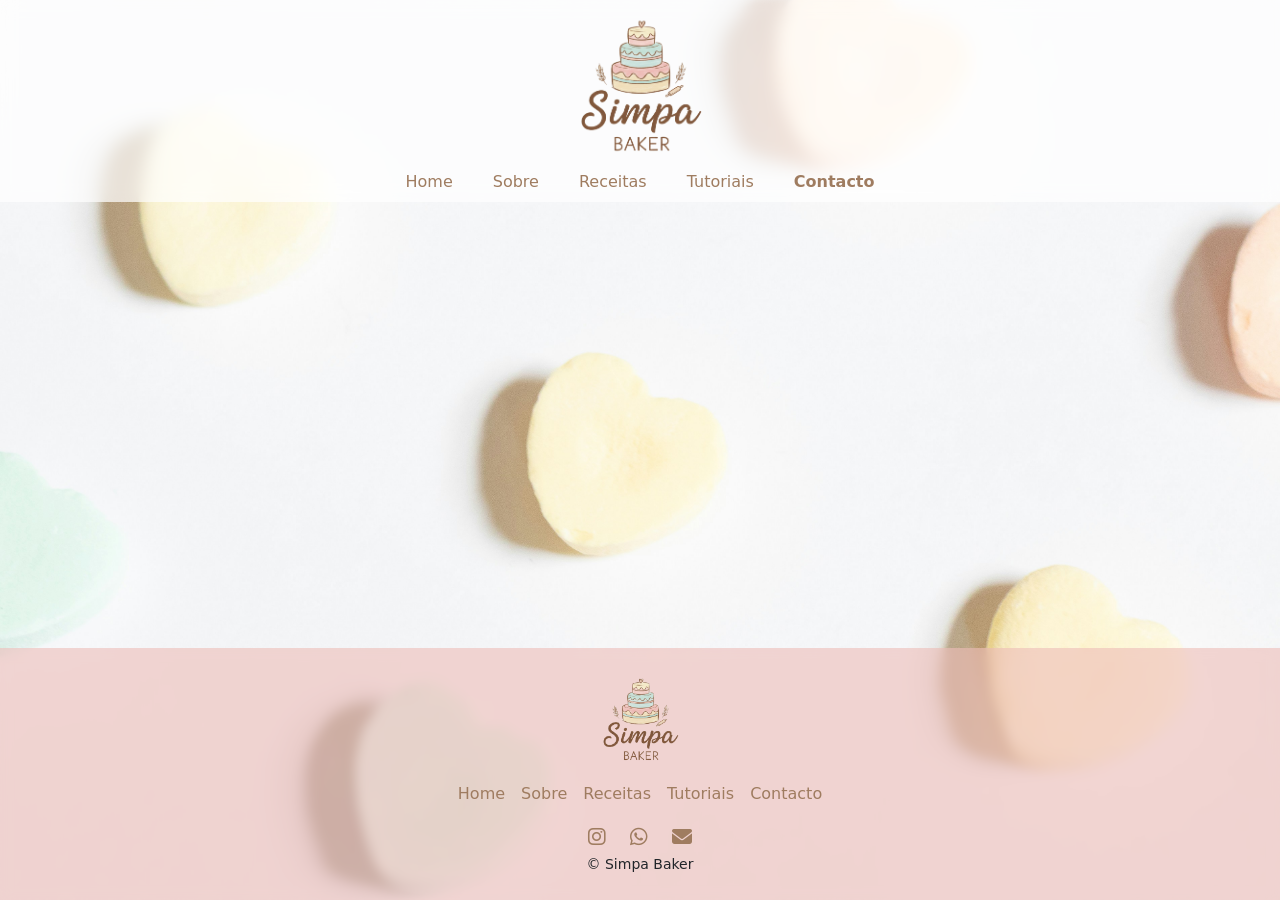
==== Pages/contactos.html @ 30cced15 "html e css das paginas index, sobre e receitas" ====
<!doctype html>
<html lang="en">

<head>
    <meta charset="UTF-8" />
    <meta name="viewport" content="width=device-width, initial-scale=1.0" />
    <title>Simpa Baker</title>

    <!-- FAVICON -->
    <link rel="icon" type="image/x-icon" href="../Assets/Imagens/Icones/favicon.png">

    <!-- BOOTSTRAP -->
    <link href="https://cdn.jsdelivr.net/npm/bootstrap@5.3.8/dist/css/bootstrap.min.css" rel="stylesheet"
        integrity="sha384-sRIl4kxILFvY47J16cr9ZwB07vP4J8+LH7qKQnuqkuIAvNWLzeN8tE5YBujZqJLB" crossorigin="anonymous">

    <!-- FONT AWESOME -->
    <link rel="stylesheet" href="https://cdnjs.cloudflare.com/ajax/libs/font-awesome/6.5.0/css/all.min.css">


    <!-- GOOGLE FONTS -->

    <!-- BOOTSTRAP ICONS -->

    <!-- MEU CSS -->
    <link rel="stylesheet" href="../Assets/CSS/style.css">

</head>

<body class="d-flex flex-column min-vh-100">
    <header class="text-center sticky-top">

        <!-- Logo com espaçamento em cima e em baixo / Limitador de tamanho-->
        <a href="index.html">
            <img class="img-fluid" style="max-width: 160px;" src="../Assets/Imagens/Icones/logo_simpa.png"
                alt="Simpa Baker logo">
        </a>

        <!-- NAVBAR -->
        <nav class="navbar navbar-expand-lg" data-bs-theme="light">
            <div class="container">

                <button class="navbar-toggler" type="button" data-bs-toggle="collapse" data-bs-target="#menu">
                    <span class="navbar-toggler-icon"></span>
                </button>

                <div class="collapse navbar-collapse justify-content-center" id="menu">

                    <ul class="navbar-nav gap-4">

                        <li class="nav-item">
                            <a class="nav-link" href="index.html">Home</a>
                        </li>
                        <li class="nav-item">
                            <a class="nav-link" href="sobre_nos.html">Sobre</a>
                        </li>
                        <li class="nav-item">
                            <a class="nav-link" href="receitas.html">Receitas</a>
                        </li>
                        <li class="nav-item">
                            <a class="nav-link" href="videos.html">Tutoriais</a>
                        </li>
                        <li class="nav-item">
                            <a class="nav-link active" href="contactos.html">Contacto</a>
                        </li>

                    </ul>
                </div>

            </div>
        </nav>

    </header>

    <main>





    </main>

    <footer class="footer mt-auto py-4">
        <div class="container text-center">


            <!-- LOGO -->
            <img src="../Assets/Imagens/Icones/logo_simpa.png" alt="Simpa Baker logo" style="max-width: 100px;">

            <!-- lINKS -->
            <div class="d-flex justify-content-center gap-3 mb-2">
                <a href="index.html" class="footer-link">Home</a>
                <a href="sobre_nos.html" class="footer-link">Sobre</a>
                <a href="receitas.html" class="footer-link">Receitas</a>
                <a href="videos.html" class="footer-link">Tutoriais</a>
                <a href="contactos.html" class="footer-link">Contacto</a>
            </div>

            <div class="d-flex justify-content-center gap-4 mt-3">
                <a href="https://instagram.com/simpa.baker" target="_blank" class="footer-icon"><i class="fa-brands fa-instagram"></i></a>
                <a href="https://wa.me/351937646633" target="_blank" class="footer-icon"><i class="fa-brands fa-whatsapp"></i></a>
                <a href="mailto:jessica_amorim@hotmail.com" class="footer-icon"><i class="fa-solid fa-envelope"></i></a>
            </div>

            <!-- COPYRIGHT -->
            <div class="col-12 col-md-12">
                <small>&copy; Simpa Baker</small>
            </div>

        </div>
    </footer>

    <!-- BOOTSTRAP JS -->
    <script src="https://cdn.jsdelivr.net/npm/bootstrap@5.3.8/dist/js/bootstrap.bundle.min.js"
        integrity="sha384-FKyoEForCGlyvwx9Hj09JcYn3nv7wiPVlz7YYwJrWVcXK/BmnVDxM+D2scQbITxI"
        crossorigin="anonymous"></script>

    <!-- MEU JS -->
    <script src="../Assets/JS/main.js"></script>
</body>

</html>
---- Assets/CSS/style.css ----
/* ===== GLOBAL ===== */

:root {
  --rosa: rgb(237, 188, 183);
  --verde: #c5dfd6;
  --creme: #f5efe0;
  --marrom: #9f7c60;
}

html {
  overflow-y: scroll;
}

body {
  background-image: url("../Imagens/background/fundo_coracoes.jpg");
  background-size: cover; /* cobre toda a tela */
  background-position: center; /* centraliza */
  background-repeat: no-repeat; /* não repete */
  background-attachment: fixed; /* efeito bonito */
  overflow-y: scroll;
}

header {
  padding-top: 10px;
  padding-bottom: 0;

  position: sticky;
  top: 0;
  z-index: 1000;

  background-color: rgba(255, 255, 255, 0.7);
  backdrop-filter: blur(8px);

  transition: all 0.3s ease;
}

header img {
  height: 80px;
  object-fit: contain;
}

.navbar {
  background-color: transparent;
  padding-top: 0 !important;
  padding-bottom: 0 !important;
}

.navbar .nav-link {
  color: var(--marrom);
  transition: 0.3s;
}

.navbar .nav-link:hover {
  color: #7a5a40; /* um tom mais escuro */
}

.navbar .nav-link.active {
  color: var(--marrom);
  font-weight: 600;
}

.btn-custom {
  background-color: var(--rosa);
  border: none;
  color: rgb(100, 67, 67);
  font-weight: 500;
  padding: 10px 20px;
  border-radius: 8px;
}

.btn-custom:hover {
  background-color: var(--marrom);
}

main {
  margin-top: 10px;
}

/* Banner principal grande */
.hero {
  color: #fff8f5;
  height: 400px;
  background-image: url("../Imagens/Cards/cupcakes.jpg");
  background-size: cover;
  background-position: center;
  position: relative;
  border-radius: 12px;
  overflow: hidden;
}

.hero h1,
.hero p {
  text-shadow: 2px 2px 8px rgba(0, 0, 0, 0.5);
}

/* camada escura para melhorar leitura */
.hero::before {
  content: "";
  position: absolute;
  inset: 0;
  background: rgba(80, 50, 30, 0.4);
}

/* garante que o texto fique por cima */
.hero .container {
  position: relative;
  z-index: 2;
}


/* ===== INDEX ===== */

.categoria {
  padding: 20px;
  border-radius: 12px;
  background-color: rgba(255, 255, 255, 0.6);
  backdrop-filter: blur(5px);
  transition: 0.3s;
}

.categoria i {
  font-size: 30px;
  color: var(--marrom);
  margin-bottom: 10px;
}

.categoria p {
  margin: 0;
  color: var(--marrom);
  font-weight: 500;
}

.categoria:hover {
  transform: translateY(-5px);
  background-color: rgba(255, 255, 255, 0.8);
}

.footer {
  background-color: rgba(237, 188, 183, 0.6);
  backdrop-filter: blur(6px);
}

.footer img {
  margin-bottom: 15px;
}

.footer-link {
  text-decoration: none;
  color: var(--marrom);
  font-weight: 500;
}

.footer-link:hover {
  color: var(--marrom);
}

.footer-icon {
  color: var(--marrom);
  font-size: 20px;
  transition: 0.3s;
}

.footer-icon:hover {
  color: #000;
  transform: scale(1.2);
}

/* ===== SOBRE ===== */

/* HERO */

.sobre-hero {
  display: grid;
  grid-template-columns: 1fr 1fr;
  gap: 4rem;
  align-items: center;
  max-width: 1100px;
  margin: 4rem auto;
  padding: 0 2rem;
}

.sobre-hero img {
  width: 100%;
  border-radius: 20px 60px 20px 60px;
  object-fit: cover;
  height: 480px;
}

.sobre-texto h1 {
  font-size: 2.5rem;
  margin-bottom: 1.5rem;
}

.sobre-texto h1 em {
  color: var(--rosa);
}

.sobre-texto p {
  color: var(--marrom);
  line-height: 1.7;
  margin-bottom: 1rem;
}

/* BOTÃO */
.btn-simpa {
  background-color: var(--marrom);
  color: white;
  border: none;
  padding: 10px 25px;
  border-radius: 30px;
  transition: 0.3s;
}

.btn-simpa:hover {
  background-color: #7a5a40;
  transform: translateY(-2px);
}

/* VALORES */
.valores {
  background-color: var(--creme);
  padding: 5rem 2rem;
  text-align: center;
}

.valores-grid {
  display: grid;
  grid-template-columns: repeat(3, 1fr);
  gap: 2rem;
  max-width: 900px;
  margin: 3rem auto 0;
}

.valor-card {
  background: white;
  border-radius: 20px;
  padding: 2rem;
  transition: 0.3s;
}

.valor-card:hover {
  transform: translateY(-5px);
}

.valor-icon {
  width: 60px;
  height: 60px;
  background-color: var(--rosa);
  border-radius: 50%;
  display: flex;
  align-items: center;
  justify-content: center;
  margin: 0 auto 1rem;
  color: var(--marrom);
}

/* RESPONSIVO */
@media (max-width: 768px) {
  .sobre-hero {
    grid-template-columns: 1fr;
    margin-top: 40px;
    background-color: rgba(255, 255, 255, 0.6);
    border-radius: 12px;
    padding: 2rem;
  }

  .valores-grid {
    grid-template-columns: 1fr;
  }
}

.divider {
  width: 60px;
  height: 3px;
  background-color: var(--rosa);
  margin: 10px auto 30px;
}

/*  NÚMEROS  */

.numeros {
  background-color: rgba(197, 223, 214, 0.6);
  padding: 4rem 2rem;
  text-align: center;
  margin-top: 4rem;
}

.numeros-grid {
  display: grid;
  grid-template-columns: repeat(4, 1fr);
  max-width: 900px;
  margin: 0 auto;
  gap: 2rem;
}

.numero-item h3 {
  font-size: 2.5rem;
  color: var(--marrom);
  margin-bottom: 0.3rem;
}

.numero-item p {
  font-size: 0.9rem;
  color: var(--marrom);
}

/*  EQUIPA  */

.equipa {
  text-align: center;
  padding: 4rem 0;
}

.equipa-grid {
  display: grid;
  grid-template-columns: repeat(2, 200px);
  justify-content: center;
  gap: 2rem;
  margin-top: 2rem;
}

.membro img {
  width: 140px;
  height: 140px;
  border-radius: 50%;
  object-fit: cover;
  border: 4px solid var(--rosa);
  margin-bottom: 1rem;
}

.membro h3 {
  font-size: 1.1rem;
  margin-bottom: 0.3rem;
}

.membro span {
  font-size: 0.85rem;
  color: var(--marrom);
}


/*  ==== RECEITAS =====  */

/*  PESQUISA  */

.form-control {
  border: 1px solid rgba(159, 124, 96, 0.25);
  border-radius: 8px;
  background-color: rgba(255, 255, 255, 0.8);
}

.form-control:hover {
  border: 1px solid var(--rosa);
}

.form-control:focus {
  border: 1px solid var(--rosa);
  box-shadow: 0 0 0 0.2rem rgba(237, 188, 183, 0.3);
}

/*  CARDS  */

.card {
  border: none;
  border-radius: 12px;
  overflow: hidden;
  transition: 0.3s;
}

.card img {
  height: 200px;
  object-fit: cover;
}

.card-body {
  background-color: rgba(255, 255, 255, 0.7);
  backdrop-filter: blur(5px);
}

.card-title {
  color: var(--marrom);
}

.card-text {
  color: var(--marrom);
  font-size: 0.9rem;
}

.card:hover {
  transform: translateY(-5px) scale(1.02);
  box-shadow: 0 10px 20px rgba(237, 188, 183, 0.25);
  transition: 0.3s;
}
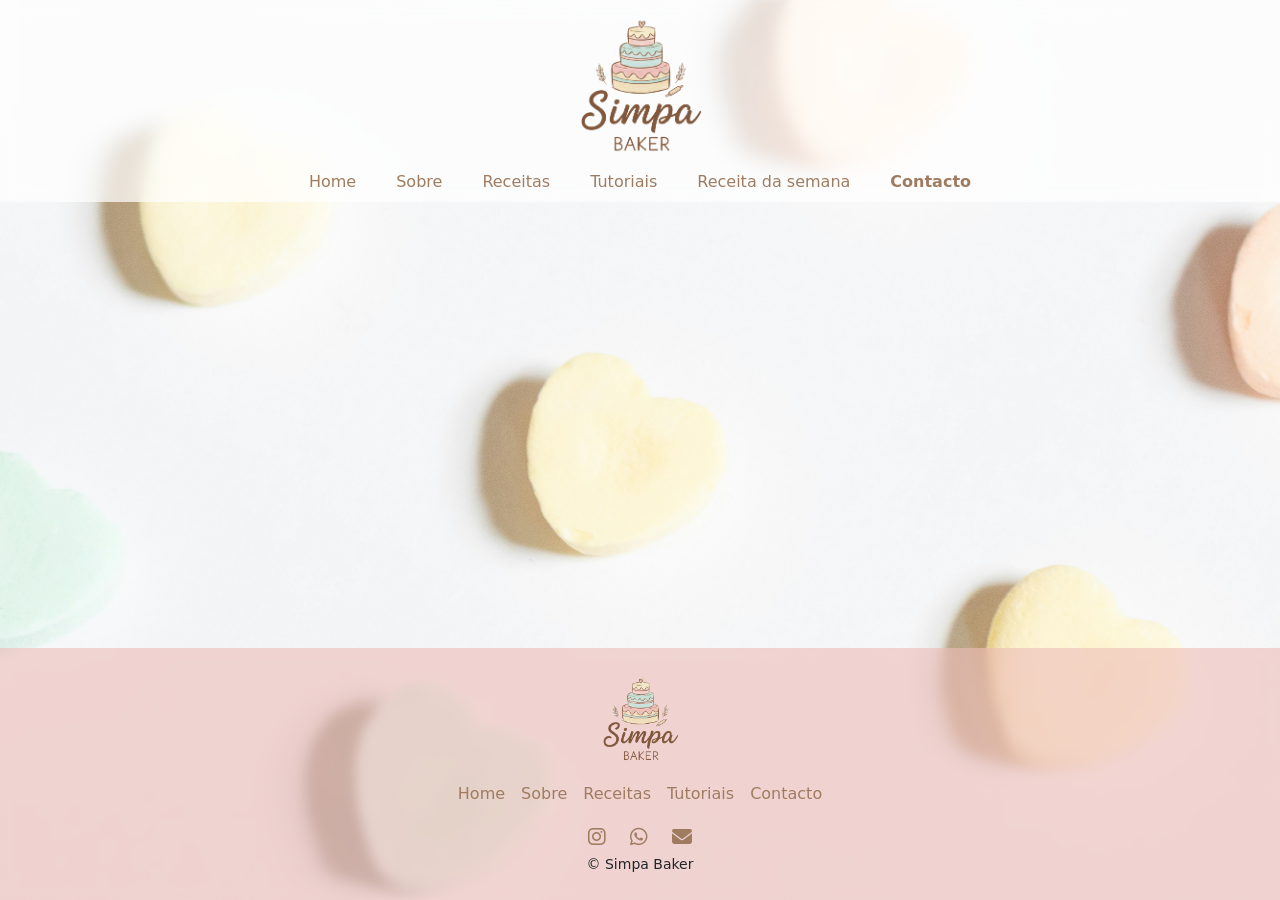
==== commit 52bcff32: "pagina receita da semana" ====
--- a/Pages/contactos.html
+++ b/Pages/contactos.html
@@ -58,10 +58,14 @@
                         </li>
                         <li class="nav-item">
                             <a class="nav-link" href="videos.html">Tutoriais</a>
+                        </li> 
+                        <li class="nav-item">
+                            <a class="nav-link" href="receita-da-semana.html">Receita da semana</a>
                         </li>
                         <li class="nav-item">
                             <a class="nav-link active" href="contactos.html">Contacto</a>
                         </li>
+                       
 
                     </ul>
                 </div>
@@ -96,8 +100,10 @@
             </div>
 
             <div class="d-flex justify-content-center gap-4 mt-3">
-                <a href="https://instagram.com/simpa.baker" target="_blank" class="footer-icon"><i class="fa-brands fa-instagram"></i></a>
-                <a href="https://wa.me/351937646633" target="_blank" class="footer-icon"><i class="fa-brands fa-whatsapp"></i></a>
+                <a href="https://instagram.com/simpa.baker" target="_blank" class="footer-icon"><i
+                        class="fa-brands fa-instagram"></i></a>
+                <a href="https://wa.me/351937646633" target="_blank" class="footer-icon"><i
+                        class="fa-brands fa-whatsapp"></i></a>
                 <a href="mailto:jessica_amorim@hotmail.com" class="footer-icon"><i class="fa-solid fa-envelope"></i></a>
             </div>
 
--- a/Assets/CSS/style.css
+++ b/Assets/CSS/style.css
@@ -16,7 +16,7 @@
   background-size: cover; /* cobre toda a tela */
   background-position: center; /* centraliza */
   background-repeat: no-repeat; /* não repete */
-  background-attachment: fixed; /* efeito bonito */
+  background-attachment: fixed; 
   overflow-y: scroll;
 }
 
@@ -389,5 +389,44 @@
 .card:hover {
   transform: translateY(-5px) scale(1.02);
   box-shadow: 0 10px 20px rgba(237, 188, 183, 0.25);
-  transition: 0.3s;
+}
+
+/*  BOTÕES  */
+
+.btn-simpa {
+  background-color: var(--rosa);
+  color: white;
+  border: none;
+  padding: 10px 25px;
+  border-radius: 30px;
+  transition: 0.3s;
+  text-decoration: none;
+}
+
+.btn-simpa:hover {
+  background-color: var(--marrom);
+  transform: translateY(-3px);
+  box-shadow: 0 8px 15px rgba(237, 188, 183, 0.3);
+}
+
+/* ==== RECEITA DA SEMANA ==== */
+
+/*  HERO  */
+
+.hero-receita {
+  background: url("../Imagens/Cards/cupcakes.jpg") center/cover no-repeat;
+  min-height: 300px;
+  position: relative;
+}
+
+.hero-receita::before {
+  content: "";
+  position: absolute;
+  inset: 0;
+  background: rgba(159, 124, 96, 0.6); /* teu marrom */
+}
+
+.hero-receita .container {
+  position: relative;
+  z-index: 1;
 }
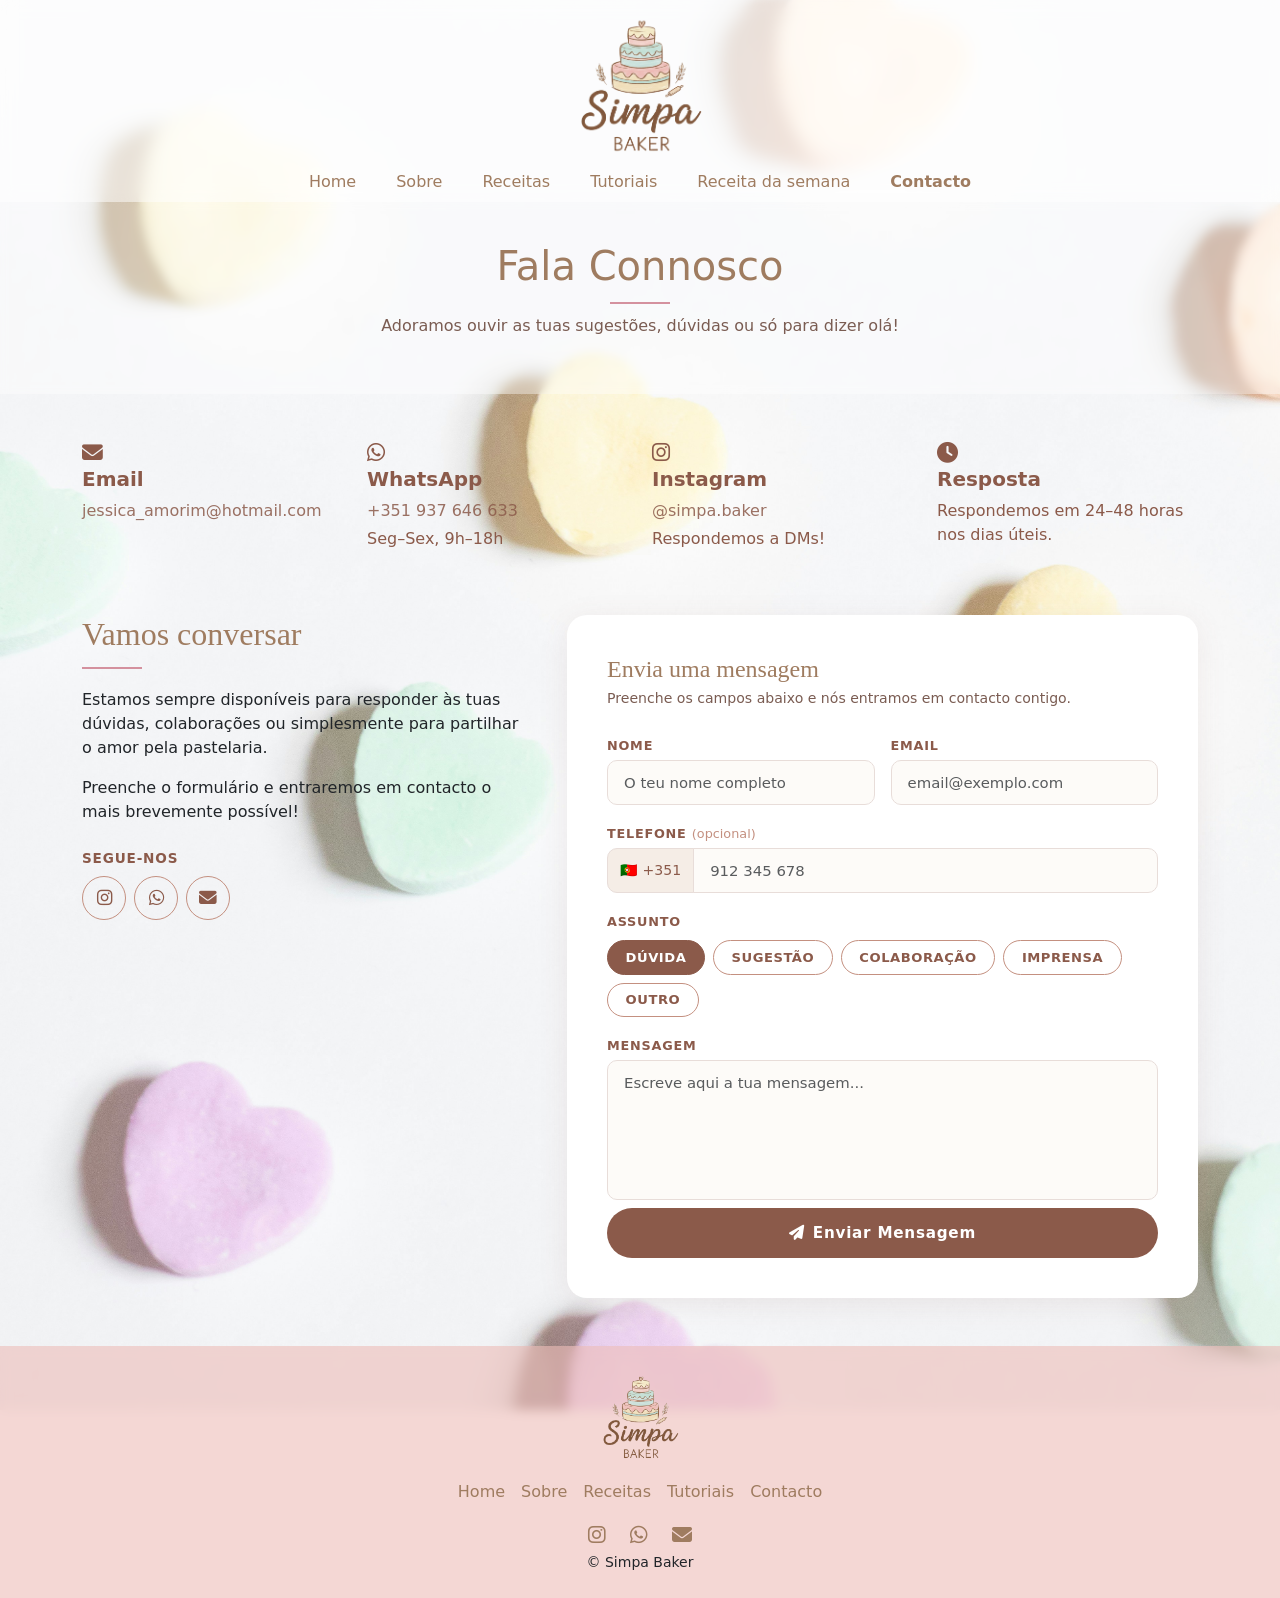
==== commit 9d877afa: "pagina contactos, funcoes JS e uniformizacao de estilizacao das paginas" ====
--- a/Pages/contactos.html
+++ b/Pages/contactos.html
@@ -16,10 +16,6 @@
     <!-- FONT AWESOME -->
     <link rel="stylesheet" href="https://cdnjs.cloudflare.com/ajax/libs/font-awesome/6.5.0/css/all.min.css">
 
-
-    <!-- GOOGLE FONTS -->
-
-    <!-- BOOTSTRAP ICONS -->
 
     <!-- MEU CSS -->
     <link rel="stylesheet" href="../Assets/CSS/style.css">
@@ -58,14 +54,14 @@
                         </li>
                         <li class="nav-item">
                             <a class="nav-link" href="videos.html">Tutoriais</a>
-                        </li> 
+                        </li>
                         <li class="nav-item">
                             <a class="nav-link" href="receita-da-semana.html">Receita da semana</a>
                         </li>
                         <li class="nav-item">
                             <a class="nav-link active" href="contactos.html">Contacto</a>
                         </li>
-                       
+
 
                     </ul>
                 </div>
@@ -75,13 +71,215 @@
 
     </header>
 
+
     <main>
-
-
-
-
-
+        <!-- HERO -->
+        <div class="page-hero">
+            <h1>
+                Fala Connosco
+            </h1>
+            <div class="divider"></div>
+            <p>Adoramos ouvir as tuas sugestões, dúvidas ou só para dizer olá!</p>
+        </div>
+
+        <!-- CARDS DE INFO -->
+        <div class="container my-5">
+            <div class="row g-4 justify-content-center">
+                <div class="col-6 col-md-3">
+                    <div class="info-card">
+                        <div class="info-icon"><i class="fa-solid fa-envelope"></i></div>
+                        <h5>Email</h5>
+                        <a href="mailto:jessica_amorim@hotmail.com">jessica_amorim@hotmail.com</a>
+                    </div>
+                </div>
+
+                <div class="col-6 col-md-3">
+                    <div class="info-card">
+                        <div class="info-icon"><i class="fa-brands fa-whatsapp"></i></div>
+                        <h5>WhatsApp</h5>
+                        <a href="https://wa.me/351937646633" target="_blank">+351 937 646 633</a>
+                        <p class="mt-1">Seg–Sex, 9h–18h</p>
+                    </div>
+                </div>
+
+                <div class="col-6 col-md-3">
+                    <div class="info-card">
+                        <div class="info-icon">
+                            <i class="fa-brands fa-instagram"></i>
+                        </div>
+                        <h5>Instagram</h5>
+                        <a href="https://instagram.com/simpa.baker" target="_blank">@simpa.baker</a>
+                        <p class="mt-1">Respondemos a DMs!</p>
+                    </div>
+                </div>
+
+                <div class="col-6 col-md-3">
+                    <div class="info-card">
+                        <div class="info-icon"><i class="fa-solid fa-clock"></i></div>
+                        <h5>Resposta</h5>
+                        <p>Respondemos em 24–48 horas nos dias úteis.</p>
+                    </div>
+                </div>
+            </div>
+        </div>
+
+        <!-- FORMULÁRIO + INFO -->
+        <div class="container mb-5">
+            <div class="row g-5 align-items-start">
+                <!-- LADO ESQUERDO — texto + redes -->
+                <div class="col-md-5">
+                    <h2 class="titulo-secao">
+                        Vamos conversar
+                    </h2>
+                    <div class="divider" style="margin: 0.8rem 0 1.2rem"></div>
+                    <p>
+                        Estamos sempre disponíveis para responder às tuas dúvidas,
+                        colaborações ou simplesmente para partilhar o amor pela
+                        pastelaria.
+                    </p>
+                    <p>
+                        Preenche o formulário e entraremos em contacto o mais brevemente
+                        possível!
+                    </p>
+
+                    <!-- Redes sociais -->
+                    <p class="fw-bold mt-4 mb-2" style="
+                color: #8b5a4a;
+                font-size: 0.85rem;
+                letter-spacing: 0.06em;
+                text-transform: uppercase;
+              ">
+                        Segue-nos
+                    </p>
+                    <div class="d-flex gap-2">
+                        <a href="https://instagram.com/simpa.baker" target="_blank" class="social-btn">
+                            <i class="fa-brands fa-instagram"></i>
+                        </a>
+                        <a href="https://wa.me/351937646633" target="_blank" class="social-btn">
+                            <i class="fa-brands fa-whatsapp"></i>
+                        </a>
+                        <a href="mailto:jessica_amorim@hotmail.com" class="social-btn">
+                            <i class="fa-solid fa-envelope"></i>
+                        </a>
+                    </div>
+                </div>
+
+                <!-- LADO DIREITO — formulário -->
+                <div class="col-md-7">
+                    <div class="form-card">
+                        <!-- FORMULÁRIO -->
+                        <form id="formulario">
+                            <h4 class="mb-1 titulo-formulario">
+                                Envia uma mensagem
+                            </h4>
+                            <p class="mb-4 texto-formulario">
+                                Preenche os campos abaixo e nós entramos em contacto contigo.
+                            </p>
+
+                            <div class="row g-3">
+                                <!-- Nome -->
+                                <div class="col-md-6">
+                                    <label for="nome">Nome</label>
+                                    <input type="text" class="form-control" id="nome" required
+                                        placeholder="O teu nome completo" />
+                                    <div class="invalid-feedback">
+                                        Por favor indica o teu nome.
+                                    </div>
+                                </div>
+
+                                <!-- Email -->
+                                <div class="col-md-6">
+                                    <label for="email">Email</label>
+                                    <input type="email" class="form-control" id="email" required
+                                        placeholder="email@exemplo.com" />
+                                    <div class="invalid-feedback">
+                                        Por favor indica um email válido.
+                                    </div>
+                                </div>
+
+                                <!-- Telefone -->
+                                <div class="col-12">
+                                    <label for="telefone">Telefone
+                                        <span style="
+                          color: #c49080;
+                          font-weight: 300;
+                          text-transform: none;
+                          letter-spacing: 0;
+                        ">(opcional)</span></label>
+                                    <div class="input-group">
+                                        <span class="input-group-text" style="
+                          background: #f5ede6;
+                          border: 1.5px solid #e8ddd9;
+                          border-radius: 10px 0 0 10px;
+                          color: #8b5a4a;
+                          font-size: 0.88rem;
+                        ">🇵🇹 +351</span>
+                                        <input type="tel" class="form-control" id="telefone" placeholder="912 345 678"
+                                            style="border-radius: 0 10px 10px 0" />
+                                    </div>
+                                </div>
+
+                                <!-- Assunto -->
+                                <div class="col-12">
+                                    <label>Assunto</label>
+                                    <div class="assunto-group mt-1">
+                                        <input type="radio" name="assunto" id="a1" value="Dúvida" checked />
+                                        <label for="a1">Dúvida</label>
+
+                                        <input type="radio" name="assunto" id="a2" value="Sugestão" />
+                                        <label for="a2">Sugestão</label>
+
+                                        <input type="radio" name="assunto" id="a3" value="Colaboração" />
+                                        <label for="a3">Colaboração</label>
+
+                                        <input type="radio" name="assunto" id="a4" value="Imprensa" />
+                                        <label for="a4">Imprensa</label>
+
+                                        <input type="radio" name="assunto" id="a5" value="Outro" />
+                                        <label for="a5">Outro</label>
+                                    </div>
+                                </div>
+
+                                <!-- Mensagem -->
+                                <div class="col-12">
+                                    <label for="mensagem">Mensagem</label>
+                                    <textarea class="form-control" id="mensagem" required
+                                        placeholder="Escreve aqui a tua mensagem..."></textarea>
+                                    <div class="invalid-feedback">
+                                        Por favor escreve a tua mensagem.
+                                    </div>
+                                </div>
+
+                                <!-- Botão -->
+                                <div class="col-12 mt-2">
+                                    <button type="submit" class="btn btn-enviar" onclick="enviarFormulario()">
+                                        <i class="fa-solid fa-paper-plane me-2"></i>Enviar
+                                        Mensagem
+                                    </button>
+                                </div>
+                            </div>
+                        </form>
+
+                        <!-- MENSAGEM DE SUCESSO -->
+                        <div id="sucesso">
+                            <div class="sucesso-icon">
+                                <i class="fa-solid fa-check"></i>
+                            </div>
+                            <h3 class="mb-2">Mensagem enviada!</h3>
+                            <p>Obrigada pelo contacto. Vamos responder-te em breve 🩷</p>
+                            <button class="btn btn-enviar mt-3" style="width: auto; padding: 0.7rem 2rem"
+                                onclick="voltarFormulario()">
+                                <i class="fa-solid fa-arrow-left me-2"></i>Enviar outra
+                                mensagem
+                            </button>
+                        </div>
+                    </div>
+                </div>
+            </div>
+        </div>
+        
     </main>
+
 
     <footer class="footer mt-auto py-4">
         <div class="container text-center">
--- a/Assets/CSS/style.css
+++ b/Assets/CSS/style.css
@@ -16,16 +16,13 @@
   background-size: cover; /* cobre toda a tela */
   background-position: center; /* centraliza */
   background-repeat: no-repeat; /* não repete */
-  background-attachment: fixed; 
+  background-attachment: fixed;
   overflow-y: scroll;
 }
 
 header {
   padding-top: 10px;
   padding-bottom: 0;
-
-  position: sticky;
-  top: 0;
   z-index: 1000;
 
   background-color: rgba(255, 255, 255, 0.7);
@@ -72,15 +69,11 @@
   background-color: var(--marrom);
 }
 
-main {
-  margin-top: 10px;
-}
-
 /* Banner principal grande */
 .hero {
   color: #fff8f5;
   height: 400px;
-  background-image: url("../Imagens/Cards/cupcakes.jpg");
+  background-image: url("../Imagens/Hero/cupcakes.jpg");
   background-size: cover;
   background-position: center;
   position: relative;
@@ -104,14 +97,15 @@
 /* garante que o texto fique por cima */
 .hero .container {
   position: relative;
+  padding: 40px 0;
   z-index: 2;
 }
-
 
 /* ===== INDEX ===== */
 
 .categoria {
   padding: 20px;
+  cursor: pointer;
   border-radius: 12px;
   background-color: rgba(255, 255, 255, 0.6);
   backdrop-filter: blur(5px);
@@ -133,6 +127,21 @@
 .categoria:hover {
   transform: translateY(-5px);
   background-color: rgba(255, 255, 255, 0.8);
+}
+
+.section-title {
+  color: var(--marrom);
+  font-weight: 600;
+  text-align: center;
+  margin-bottom: 0.5rem;
+}
+
+.section-divider {
+  width: 60px;
+  height: 3px;
+  background-color: var(--rosa);
+  margin: 10px auto 30px;
+  border-radius: 10px;
 }
 
 .footer {
@@ -338,7 +347,6 @@
   color: var(--marrom);
 }
 
-
 /*  ==== RECEITAS =====  */
 
 /*  PESQUISA  */
@@ -429,4 +437,421 @@
 .hero-receita .container {
   position: relative;
   z-index: 1;
+}
+
+/* ====== VÍDEOS / TUTORIAIS ====== */
+
+/* ── HERO ── */
+.page-hero {
+  background-color: rgba(255, 255, 255, 0.4);
+  backdrop-filter: blur(5px);
+  text-align: center;
+  padding: 40px 20px;
+}
+
+.page-hero h1 {
+  color: var(--marrom);
+}
+.divider {
+  width: 60px;
+  height: 2px;
+  background-color: #d4919e;
+  margin: 0.8rem auto 0.5rem;
+}
+.page-hero p {
+  margin-top: 10px;
+  color: #7a5c52;
+  font-weight: 300;
+}
+
+/* ── FILTROS ── */
+.filtros-wrapper {
+  display: flex;
+  flex-wrap: wrap;
+  justify-content: center;
+  gap: 0.6rem;
+  padding: 2rem 1rem 1rem;
+}
+.filtro-btn {
+  padding: 0.45rem 1.3rem;
+  border-radius: 50px;
+  border: 1.5px solid #c49080;
+  background: transparent;
+  color: #8b5a4a;
+  font-size: 0.88rem;
+  cursor: pointer;
+  transition: all 0.2s;
+}
+.filtro-btn:hover,
+.filtro-btn.ativo {
+  background-color: #8b5a4a;
+  color: white;
+  border-color: #8b5a4a;
+}
+
+/* ── SECÇÃO DE CATEGORIA ── */
+.categoria-titulo {
+  color: #8b5a4a;
+  font-size: 1.5rem;
+  margin-bottom: 0.3rem;
+}
+.categoria-linha {
+  width: 40px;
+  height: 2px;
+  background-color: #f2c4ce;
+  margin-bottom: 1.5rem;
+}
+.categoria-section {
+  display: block;
+}
+.categoria-section.escondido {
+  display: none;
+}
+
+/* ── CARD DE VÍDEO ── */
+.video-card {
+  background: white;
+  border-radius: 16px;
+  overflow: hidden;
+  box-shadow: 0 4px 18px rgba(139, 90, 74, 0.1);
+  transition:
+    transform 0.22s,
+    box-shadow 0.22s;
+  cursor: pointer;
+  border: none;
+}
+.video-card:hover {
+  transform: translateY(-5px);
+  box-shadow: 0 10px 28px rgba(139, 90, 74, 0.18);
+}
+
+/* miniatura */
+.video-thumb {
+  position: relative;
+  overflow: hidden;
+  height: 190px;
+}
+.video-thumb img {
+  width: 100%;
+  height: 100%;
+  object-fit: cover;
+  transition: transform 0.32s;
+}
+.video-card:hover .video-thumb img {
+  transform: scale(1.06);
+}
+
+/* overlay com play */
+.thumb-overlay {
+  position: absolute;
+  inset: 0;
+  background: rgba(74, 50, 40, 0.22);
+  display: flex;
+  align-items: center;
+  justify-content: center;
+  opacity: 0;
+  transition: opacity 0.22s;
+}
+.video-card:hover .thumb-overlay {
+  opacity: 1;
+}
+.play-circle {
+  width: 54px;
+  height: 54px;
+  background: white;
+  border-radius: 50%;
+  display: flex;
+  align-items: center;
+  justify-content: center;
+  font-size: 1.3rem;
+  color: #8b5a4a;
+}
+
+/* badge duração */
+.duracao {
+  position: absolute;
+  bottom: 8px;
+  right: 10px;
+  background: rgba(0, 0, 0, 0.62);
+  color: white;
+  font-size: 0.72rem;
+  padding: 0.15rem 0.55rem;
+  border-radius: 6px;
+}
+
+/* badge nível */
+.nivel-badge {
+  font-size: 0.72rem;
+  font-weight: 700;
+  letter-spacing: 0.08em;
+  text-transform: uppercase;
+  color: #d4919e;
+}
+
+.video-card .card-title {
+  color: #8b5a4a;
+  font-size: 1rem;
+}
+.video-card .card-text {
+  color: #7a5c52;
+  font-size: 0.85rem;
+  font-weight: 300;
+}
+
+/* ── MODAL ── */
+.modal-content {
+  border-radius: 16px;
+  overflow: hidden;
+  border: none;
+}
+.modal-header {
+  border-bottom: none;
+  padding-bottom: 0;
+}
+.modal-title {
+  color: #8b5a4a;
+  font-size: 1.1rem;
+}
+.modal-body {
+  padding: 1rem 1.5rem 1.5rem;
+}
+
+.video-container {
+  position: relative;
+  padding-bottom: 56.25%; /* 16:9 */
+  height: 0;
+  background: #1a1a1a;
+  border-radius: 10px;
+  overflow: hidden;
+}
+.video-container iframe,
+.video-container video {
+  position: absolute;
+  top: 0;
+  left: 0;
+  width: 100%;
+  height: 100%;
+  border: none;
+}
+
+/* placeholder quando não há vídeo ainda */
+.video-placeholder {
+  position: absolute;
+  inset: 0;
+  display: flex;
+  flex-direction: column;
+  align-items: center;
+  justify-content: center;
+  color: #aaa;
+  gap: 0.8rem;
+}
+.video-placeholder i {
+  font-size: 3rem;
+  color: #f2c4ce;
+}
+.video-placeholder p {
+  font-size: 0.9rem;
+  margin: 0;
+}
+
+/* info abaixo do vídeo */
+.modal-meta {
+  display: flex;
+  flex-wrap: wrap;
+  gap: 1rem;
+  margin-top: 1rem;
+  font-size: 0.82rem;
+  color: #c49080;
+}
+.modal-meta span {
+  display: flex;
+  align-items: center;
+  gap: 0.35rem;
+}
+
+/* ====== CONTACTOS ====== */
+
+/* ── FORMULÁRIO ── */
+
+.titulo-formulario {
+  color: var(--marrom);
+  font-family: Georgia, serif;
+}
+
+.texto-formulario {
+  color: #7a5c52;
+  font-size: 0.88rem;
+  font-weight: 300;
+}
+
+.form-card {
+  background: white;
+  border-radius: 20px;
+  padding: 2.5rem;
+  box-shadow: 0 6px 30px rgba(139, 90, 74, 0.1);
+}
+
+.form-card label {
+  font-size: 0.8rem;
+  font-weight: 700;
+  color: #8b5a4a;
+  letter-spacing: 0.06em;
+  text-transform: uppercase;
+  margin-bottom: 0.3rem;
+}
+
+.form-card .form-control,
+.form-card .form-select {
+  border: 1.5px solid #e8ddd9;
+  border-radius: 10px;
+  font-size: 0.93rem;
+  color: #4a3228;
+  padding: 0.65rem 1rem;
+  background-color: #fdfbf8;
+  transition:
+    border-color 0.2s,
+    box-shadow 0.2s;
+}
+
+.form-card .form-control:focus,
+.form-card .form-select:focus {
+  border-color: #c49080;
+  box-shadow: 0 0 0 3px rgba(196, 144, 128, 0.15);
+  outline: none;
+}
+
+.form-card textarea {
+  height: 140px;
+  resize: none;
+}
+
+/* assunto pills */
+.assunto-group {
+  display: flex;
+  flex-wrap: wrap;
+  gap: 0.5rem;
+}
+
+.assunto-group input[type="radio"] {
+  display: none;
+}
+
+.assunto-group label {
+  padding: 0.4rem 1.1rem;
+  border-radius: 50px;
+  border: 1.5px solid #c49080;
+  color: #8b5a4a;
+  font-size: 0.82rem;
+  font-weight: 600;
+  letter-spacing: 0.04em;
+  text-transform: uppercase;
+  cursor: pointer;
+  transition: all 0.18s;
+  margin: 0;
+}
+
+.assunto-group input[type="radio"]:checked + label {
+  background-color: #8b5a4a;
+  color: white;
+  border-color: #8b5a4a;
+}
+
+.assunto-group label:hover {
+  background-color: #f5ede6;
+}
+
+/* botão enviar */
+.btn-enviar {
+  background-color: #8b5a4a;
+  color: white;
+  border: none;
+  border-radius: 50px;
+  padding: 0.85rem 2.5rem;
+  font-size: 0.95rem;
+  font-weight: 700;
+  letter-spacing: 0.05em;
+  transition: all 0.25s;
+  width: 100%;
+}
+.btn-enviar:hover {
+  background-color: #c49080;
+  transform: translateY(-2px);
+  color: white;
+}
+
+/* ── MENSAGEM DE SUCESSO ── */
+#sucesso {
+  display: none;
+  text-align: center;
+  padding: 3rem 2rem;
+}
+.sucesso-icon {
+  width: 80px;
+  height: 80px;
+  background-color: #a8cfc4;
+  border-radius: 50%;
+  display: flex;
+  align-items: center;
+  justify-content: center;
+  margin: 0 auto 1.5rem;
+  font-size: 2.2rem;
+  color: white;
+}
+#sucesso h3 {
+  color: #8b5a4a;
+}
+#sucesso p {
+  color: #7a5c52;
+  font-weight: 300;
+}
+
+/* ── REDES SOCIAIS ── */
+.social-btn {
+  width: 44px;
+  height: 44px;
+  border-radius: 50%;
+  border: 1.5px solid #c49080;
+  display: flex;
+  align-items: center;
+  justify-content: center;
+  color: #8b5a4a;
+  font-size: 1.1rem;
+  text-decoration: none;
+  transition: all 0.2s;
+}
+.social-btn:hover {
+  background-color: #8b5a4a;
+  color: white;
+  border-color: #8b5a4a;
+  transform: translateY(-2px);
+}
+
+.info-card a {
+  color: #8b5a4a;
+  text-decoration: none;
+  font-weight: 400;
+  opacity: 0.85;
+  transition: all 0.2s ease;
+}
+
+.info-card h5 {
+  color: #8b5a4a;
+  font-weight: 600;
+}
+
+.info-card p {
+  color: #8b5a4a;
+  font-weight: 300;
+  margin-top: 5px;
+}
+
+.info-icon i {
+  color: #8b5a4a;
+  font-size: 1.3rem;
+  transition: all 0.2s ease;
+}
+
+.titulo-secao {
+  color: var(--marrom);
+  font-family: Georgia, serif;
 }
